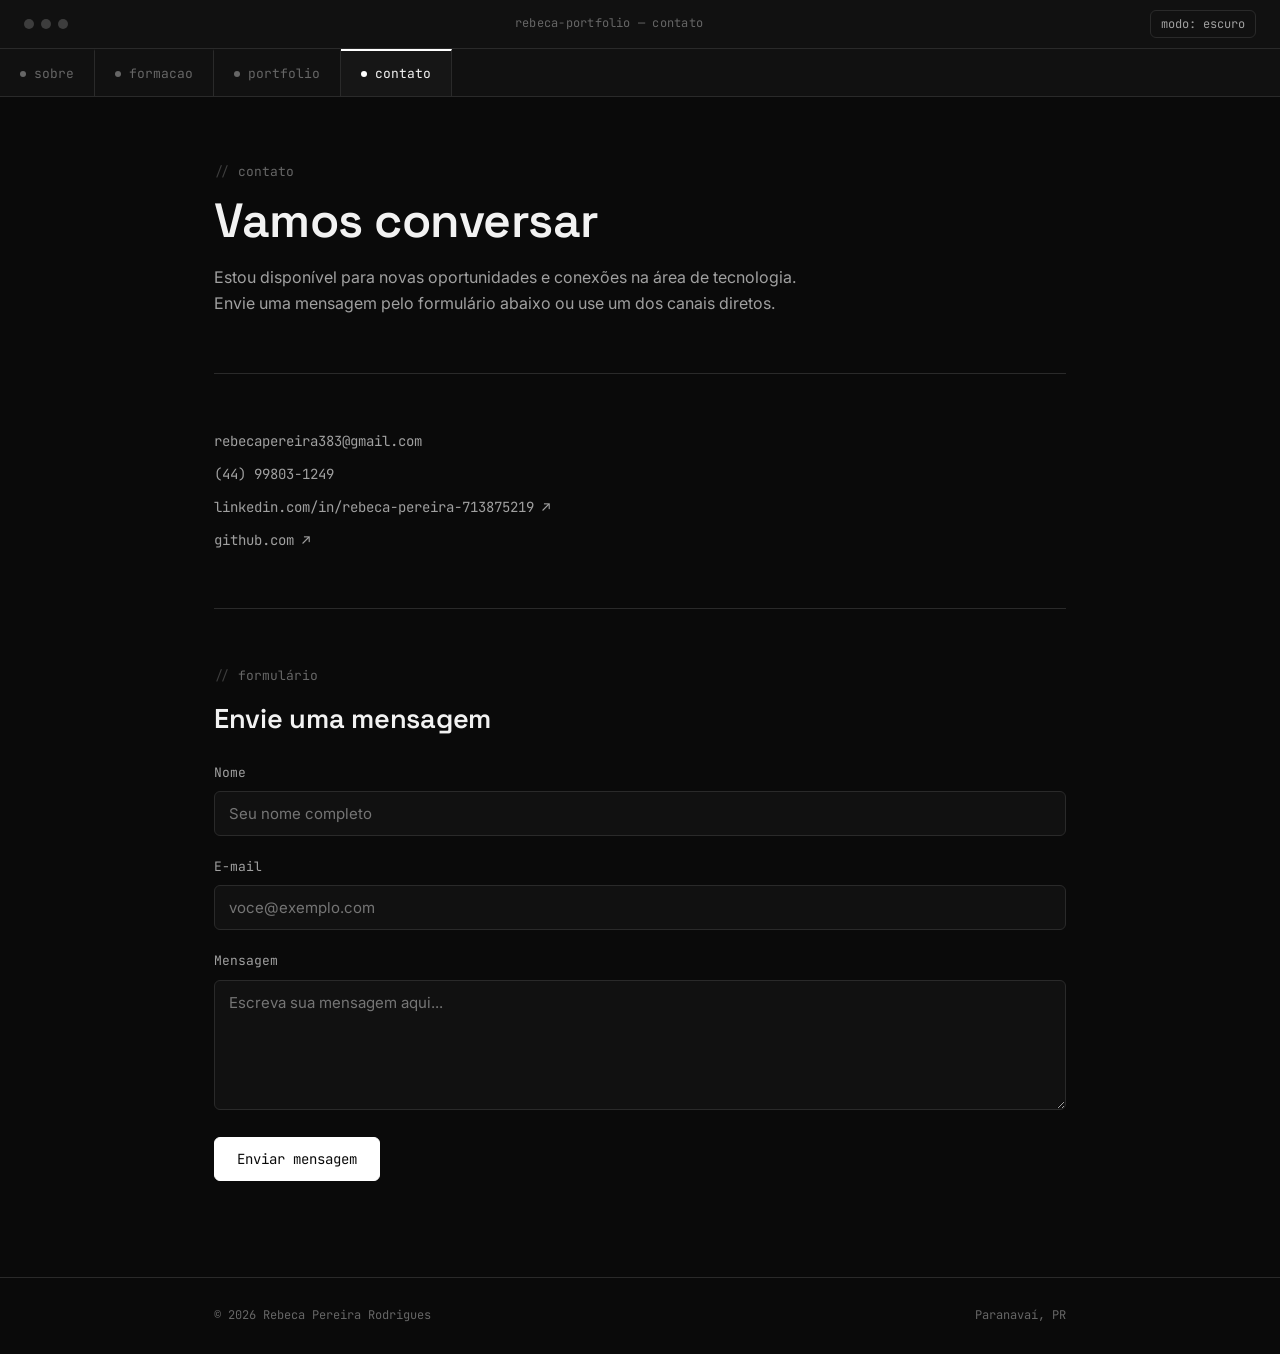
==== contato.html @ e3aa690e "Add files via upload" ====
<!DOCTYPE html>
<html lang="pt-br">
<head>
  <meta charset="UTF-8">
  <meta name="viewport" content="width=device-width, initial-scale=1.0">
  <title>Rebeca Pereira Rodrigues — Contato</title>
  <meta name="description" content="Fale com Rebeca Pereira Rodrigues.">

  <link rel="preconnect" href="https://fonts.googleapis.com">
  <link href="https://fonts.googleapis.com/css2?family=Space+Grotesk:wght@500;600;700&family=Inter:wght@400;500&family=JetBrains+Mono:wght@400;500&display=swap" rel="stylesheet">

  <link rel="stylesheet" href="style.css">
</head>
<body>

  <header class="editor-window">
    <div class="title-bar">
      <div class="dots"><span></span><span></span><span></span></div>
      <span class="path">rebeca-portfolio — contato</span>
      <button id="theme-toggle" class="theme-toggle" type="button">modo: escuro</button>
    </div>

    <div style="display:flex; align-items:center; justify-content:space-between;">
      <nav class="tab-bar" id="tab-bar">
        <a class="tab" href="sobre.html"><span class="dot"></span>sobre</a>
        <a class="tab" href="formacao.html"><span class="dot"></span>formacao</a>
        <a class="tab" href="index.html"><span class="dot"></span>portfolio</a>
        <a class="tab active" href="contato.html"><span class="dot"></span>contato</a>
      </nav>
      <button id="nav-toggle" class="nav-toggle" type="button" aria-expanded="false" aria-controls="tab-bar">menu ☰</button>
    </div>
  </header>

  <main>
    <div class="wrap">

      <section>
        <p class="section-label">contato</p>
        <h1 style="margin-bottom: 16px;">Vamos conversar</h1>
        <p style="max-width: 60ch;">
          Estou disponível para novas oportunidades e conexões na área de
          tecnologia. Envie uma mensagem pelo formulário abaixo ou use um dos
          canais diretos.
        </p>
      </section>

      <hr class="divider">

      <!-- ===================== CANAIS DIRETOS ===================== -->
      <section>
        <div class="contact-info">
          <a href="mailto:rebecapereira383@gmail.com">rebecapereira383@gmail.com</a>
          <span>(44) 99803-1249</span>
          <a href="https://linkedin.com/in/rebeca-pereira-713875219" target="_blank" rel="noopener">linkedin.com/in/rebeca-pereira-713875219 ↗</a>
          <a href="https://github.com/" target="_blank" rel="noopener">github.com ↗</a>
        </div>
      </section>

      <hr class="divider">

      <!-- ===================== FORMULÁRIO DE CONTATO ===================== -->
      <section>
        <p class="section-label">formulário</p>
        <h2>Envie uma mensagem</h2>

        <!-- 
          Formulário validado em JavaScript (script.js):
          - nome, e-mail e mensagem são obrigatórios
          - o e-mail precisa ter um formato válido (usuario@dominio.com)
          - o envio é simulado (não há back-end real nesta atividade)
        -->
        <form id="contact-form" novalidate>
          <div class="form-group">
            <label for="name">Nome</label>
            <input type="text" id="name" name="name" placeholder="Seu nome completo">
            <p class="field-error" id="name-error"></p>
          </div>

          <div class="form-group">
            <label for="email">E-mail</label>
            <input type="email" id="email" name="email" placeholder="voce@exemplo.com">
            <p class="field-error" id="email-error"></p>
          </div>

          <div class="form-group">
            <label for="message">Mensagem</label>
            <textarea id="message" name="message" placeholder="Escreva sua mensagem aqui..."></textarea>
            <p class="field-error" id="message-error"></p>
          </div>

          <button type="submit" class="btn-primary">Enviar mensagem</button>

          <p class="form-feedback" id="form-feedback" role="status" aria-live="polite"></p>
        </form>
      </section>

    </div>
  </main>

  <footer>
    <div class="wrap">
      <p>© 2026 Rebeca Pereira Rodrigues</p>
      <p>Paranavaí, PR</p>
    </div>
  </footer>

  <script src="script.js"></script>
</body>
</html>
---- style.css ----
/* ===================================================================
   PORTFÓLIO — REBECA PEREIRA RODRIGUES
   Conceito visual: a página imita a janela de um editor de código
   (abas de arquivo, gutter com números de linha, terminal), já que
   todo o site foi construído no VS Code. Paleta estritamente em
   preto, cinza e branco — sem fotos, sem cores de destaque.
   =================================================================== */

/* ---------- Tokens de design (tema escuro = padrão) ---------- */
:root {
  --bg: #0a0a0a;
  --bg-alt: #111111;
  --surface: #161616;
  --surface-hover: #1e1e1e;
  --border: #2a2a2a;
  --border-strong: #3d3d3d;
  --text: #f2f2f2;
  --text-dim: #a0a0a0;
  --text-faint: #666666;
  --white: #ffffff;

  --font-display: "Space Grotesk", "Segoe UI", sans-serif;
  --font-body: "Inter", "Segoe UI", sans-serif;
  --font-mono: "JetBrains Mono", "Consolas", monospace;

  --radius: 6px;
  --transition: 0.2s ease;
}

/* ---------- Tema claro (alternável via JS) ---------- */
[data-theme="light"] {
  --bg: #f4f4f4;
  --bg-alt: #ffffff;
  --surface: #ffffff;
  --surface-hover: #ececec;
  --border: #d9d9d9;
  --border-strong: #bdbdbd;
  --text: #101010;
  --text-dim: #4b4b4b;
  --text-faint: #7a7a7a;
  --white: #000000;
}

/* ---------- Reset básico ---------- */
* { margin: 0; padding: 0; box-sizing: border-box; }

html { scroll-behavior: smooth; }

body {
  background: var(--bg);
  color: var(--text);
  font-family: var(--font-body);
  line-height: 1.65;
  font-size: 16px;
  transition: background var(--transition), color var(--transition);
}

a { color: inherit; text-decoration: none; }
ul { list-style: none; }
img { max-width: 100%; display: block; }

.wrap {
  max-width: 900px;
  margin: 0 auto;
  padding: 0 24px;
}

/* Foco visível para acessibilidade / navegação por teclado */
a:focus-visible, button:focus-visible, input:focus-visible, textarea:focus-visible {
  outline: 2px solid var(--white);
  outline-offset: 3px;
}

/* ===================================================================
   JANELA DO EDITOR (header) — barra de título + abas de arquivo
   =================================================================== */
.editor-window {
  border-bottom: 1px solid var(--border);
  background: var(--bg-alt);
  position: sticky;
  top: 0;
  z-index: 50;
}

.title-bar {
  display: flex;
  align-items: center;
  justify-content: space-between;
  padding: 10px 24px;
  border-bottom: 1px solid var(--border);
}

.title-bar .dots { display: flex; gap: 7px; }
.title-bar .dots span {
  width: 10px;
  height: 10px;
  border-radius: 50%;
  background: var(--border-strong);
}

.title-bar .path {
  font-family: var(--font-mono);
  font-size: 12px;
  color: var(--text-faint);
  letter-spacing: 0.02em;
}

.theme-toggle {
  font-family: var(--font-mono);
  font-size: 12px;
  color: var(--text-dim);
  background: transparent;
  border: 1px solid var(--border);
  border-radius: var(--radius);
  padding: 5px 10px;
  cursor: pointer;
  transition: border-color var(--transition), color var(--transition);
}
.theme-toggle:hover { border-color: var(--border-strong); color: var(--text); }

/* Abas de arquivo = menu de navegação */
.tab-bar {
  display: flex;
  overflow-x: auto;
  scrollbar-width: none;
}
.tab-bar::-webkit-scrollbar { display: none; }

.tab {
  display: flex;
  align-items: center;
  gap: 8px;
  padding: 12px 20px;
  font-family: var(--font-mono);
  font-size: 13px;
  color: var(--text-faint);
  border-right: 1px solid var(--border);
  white-space: nowrap;
  border-top: 2px solid transparent;
  transition: color var(--transition), background var(--transition);
}

.tab:hover { color: var(--text-dim); background: var(--surface-hover); }

.tab .dot {
  width: 6px;
  height: 6px;
  border-radius: 50%;
  background: var(--text-faint);
}

.tab.active {
  color: var(--text);
  background: var(--surface);
  border-top-color: var(--white);
}
.tab.active .dot { background: var(--white); }

/* Botão hambúrguer (mobile) */
.nav-toggle {
  display: none;
  background: transparent;
  border: 1px solid var(--border);
  color: var(--text);
  font-family: var(--font-mono);
  font-size: 12px;
  padding: 6px 10px;
  border-radius: var(--radius);
  cursor: pointer;
}

/* ===================================================================
   LAYOUT GERAL DE SEÇÃO
   =================================================================== */
main { padding: 64px 0 96px; }

.section-label {
  font-family: var(--font-mono);
  font-size: 13px;
  color: var(--text-faint);
  margin-bottom: 10px;
}
.section-label::before { content: "// "; color: var(--border-strong); }

h1, h2, h3 {
  font-family: var(--font-display);
  font-weight: 600;
  letter-spacing: -0.01em;
  color: var(--text);
}

h1 { font-size: clamp(2rem, 5vw, 3rem); line-height: 1.15; }
h2 { font-size: 1.7rem; margin-bottom: 20px; }
h3 { font-size: 1.05rem; margin-bottom: 6px; }

p { color: var(--text-dim); }

.divider {
  border: none;
  border-top: 1px solid var(--border);
  margin: 56px 0;
}

/* ===================================================================
   HERO (com "gutter" de números de linha, estilo editor)
   =================================================================== */
.hero {
  display: grid;
  grid-template-columns: 40px 1fr;
  gap: 24px;
  margin-bottom: 8px;
}

.hero .gutter {
  font-family: var(--font-mono);
  font-size: 13px;
  color: var(--border-strong);
  text-align: right;
  padding-top: 4px;
  user-select: none;
  line-height: 1.9;
}

.hero-content .kicker {
  font-family: var(--font-mono);
  font-size: 13px;
  color: var(--text-faint);
  margin-bottom: 14px;
}
.hero-content .kicker .cursor {
  display: inline-block;
  width: 8px;
  height: 15px;
  background: var(--white);
  margin-left: 4px;
  vertical-align: middle;
  animation: blink 1.1s step-end infinite;
}
@keyframes blink { 50% { opacity: 0; } }

.hero-content h1 { margin-bottom: 18px; }
.hero-content .lead { font-size: 1.05rem; max-width: 55ch; }

.hero-content .socials {
  display: flex;
  gap: 14px;
  margin-top: 26px;
  flex-wrap: wrap;
}
.hero-content .socials a {
  font-family: var(--font-mono);
  font-size: 13px;
  color: var(--text-dim);
  border: 1px solid var(--border);
  border-radius: var(--radius);
  padding: 8px 14px;
  transition: border-color var(--transition), color var(--transition), background var(--transition);
}
.hero-content .socials a:hover {
  color: var(--text);
  border-color: var(--border-strong);
  background: var(--surface);
}

/* ===================================================================
   CARDS / BLOCOS
   =================================================================== */
.card {
  background: var(--surface);
  border: 1px solid var(--border);
  border-radius: var(--radius);
  padding: 24px;
}

.grid-2 {
  display: grid;
  grid-template-columns: 1fr 1fr;
  gap: 18px;
}

.tag-list {
  display: flex;
  flex-wrap: wrap;
  gap: 8px;
  margin-top: 12px;
}
.tag {
  font-family: var(--font-mono);
  font-size: 12px;
  color: var(--text-dim);
  border: 1px solid var(--border);
  border-radius: 4px;
  padding: 4px 10px;
}

.timeline-item {
  padding: 20px 0;
  border-bottom: 1px solid var(--border);
}
.timeline-item:last-child { border-bottom: none; }
.timeline-item .meta {
  font-family: var(--font-mono);
  font-size: 12px;
  color: var(--text-faint);
  margin-bottom: 4px;
}

/* ===================================================================
   PORTFÓLIO (projetos)
   =================================================================== */
.project-card {
  background: var(--surface);
  border: 1px solid var(--border);
  border-radius: var(--radius);
  padding: 26px;
  margin-bottom: 20px;
  transition: border-color var(--transition);
}
.project-card:hover { border-color: var(--border-strong); }

.project-card .project-head {
  display: flex;
  justify-content: space-between;
  align-items: baseline;
  gap: 16px;
  flex-wrap: wrap;
}

.project-card .project-link {
  font-family: var(--font-mono);
  font-size: 13px;
  color: var(--text);
  border-bottom: 1px solid var(--border-strong);
  white-space: nowrap;
}
.project-card .project-link:hover { color: var(--text-dim); }

.btn-primary {
  display: inline-block;
  font-family: var(--font-mono);
  font-size: 14px;
  color: var(--bg);
  background: var(--white);
  padding: 12px 22px;
  border-radius: var(--radius);
  border: 1px solid var(--white);
  cursor: pointer;
  transition: opacity var(--transition);
}
.btn-primary:hover { opacity: 0.85; }

/* ===================================================================
   FORMULÁRIO DE CONTATO
   =================================================================== */
.form-group { margin-bottom: 20px; }

.form-group label {
  display: block;
  font-family: var(--font-mono);
  font-size: 13px;
  color: var(--text-dim);
  margin-bottom: 8px;
}

.form-group input,
.form-group textarea {
  width: 100%;
  background: var(--bg-alt);
  border: 1px solid var(--border);
  border-radius: var(--radius);
  color: var(--text);
  font-family: var(--font-body);
  font-size: 15px;
  padding: 12px 14px;
  transition: border-color var(--transition);
}
.form-group input:focus,
.form-group textarea:focus {
  border-color: var(--border-strong);
  outline: none;
}

.form-group textarea { resize: vertical; min-height: 130px; }

.field-error {
  font-family: var(--font-mono);
  font-size: 12px;
  color: var(--text);
  background: var(--surface);
  border-left: 2px solid var(--white);
  padding: 4px 10px;
  margin-top: 6px;
  display: none;
}
.field-error.show { display: block; }

.form-feedback {
  margin-top: 20px;
  padding: 14px 16px;
  border-radius: var(--radius);
  font-family: var(--font-mono);
  font-size: 14px;
  border: 1px solid var(--border-strong);
  background: var(--surface);
  display: none;
}
.form-feedback.show { display: block; }

.contact-info {
  display: flex;
  flex-direction: column;
  gap: 10px;
  margin-bottom: 40px;
}
.contact-info a, .contact-info span {
  font-family: var(--font-mono);
  font-size: 14px;
  color: var(--text-dim);
}

/* ===================================================================
   FOOTER
   =================================================================== */
footer {
  border-top: 1px solid var(--border);
  padding: 28px 0;
}
footer .wrap {
  display: flex;
  justify-content: space-between;
  align-items: center;
  flex-wrap: wrap;
  gap: 10px;
}
footer p {
  font-family: var(--font-mono);
  font-size: 12px;
  color: var(--text-faint);
}

/* ===================================================================
   RESPONSIVO
   =================================================================== */
@media (max-width: 720px) {
  .grid-2 { grid-template-columns: 1fr; }
  .hero { grid-template-columns: 1fr; }
  .hero .gutter { display: none; }

  .nav-toggle { display: inline-block; }

  .tab-bar {
    display: none;
    flex-direction: column;
    width: 100%;
  }
  .tab-bar.open { display: flex; }
  .tab {
    border-right: none;
    border-bottom: 1px solid var(--border);
    border-top: none;
    border-left: 2px solid transparent;
  }
  .tab.active { border-left-color: var(--white); border-top: none; }

  .title-bar { flex-wrap: wrap; gap: 10px; }
}
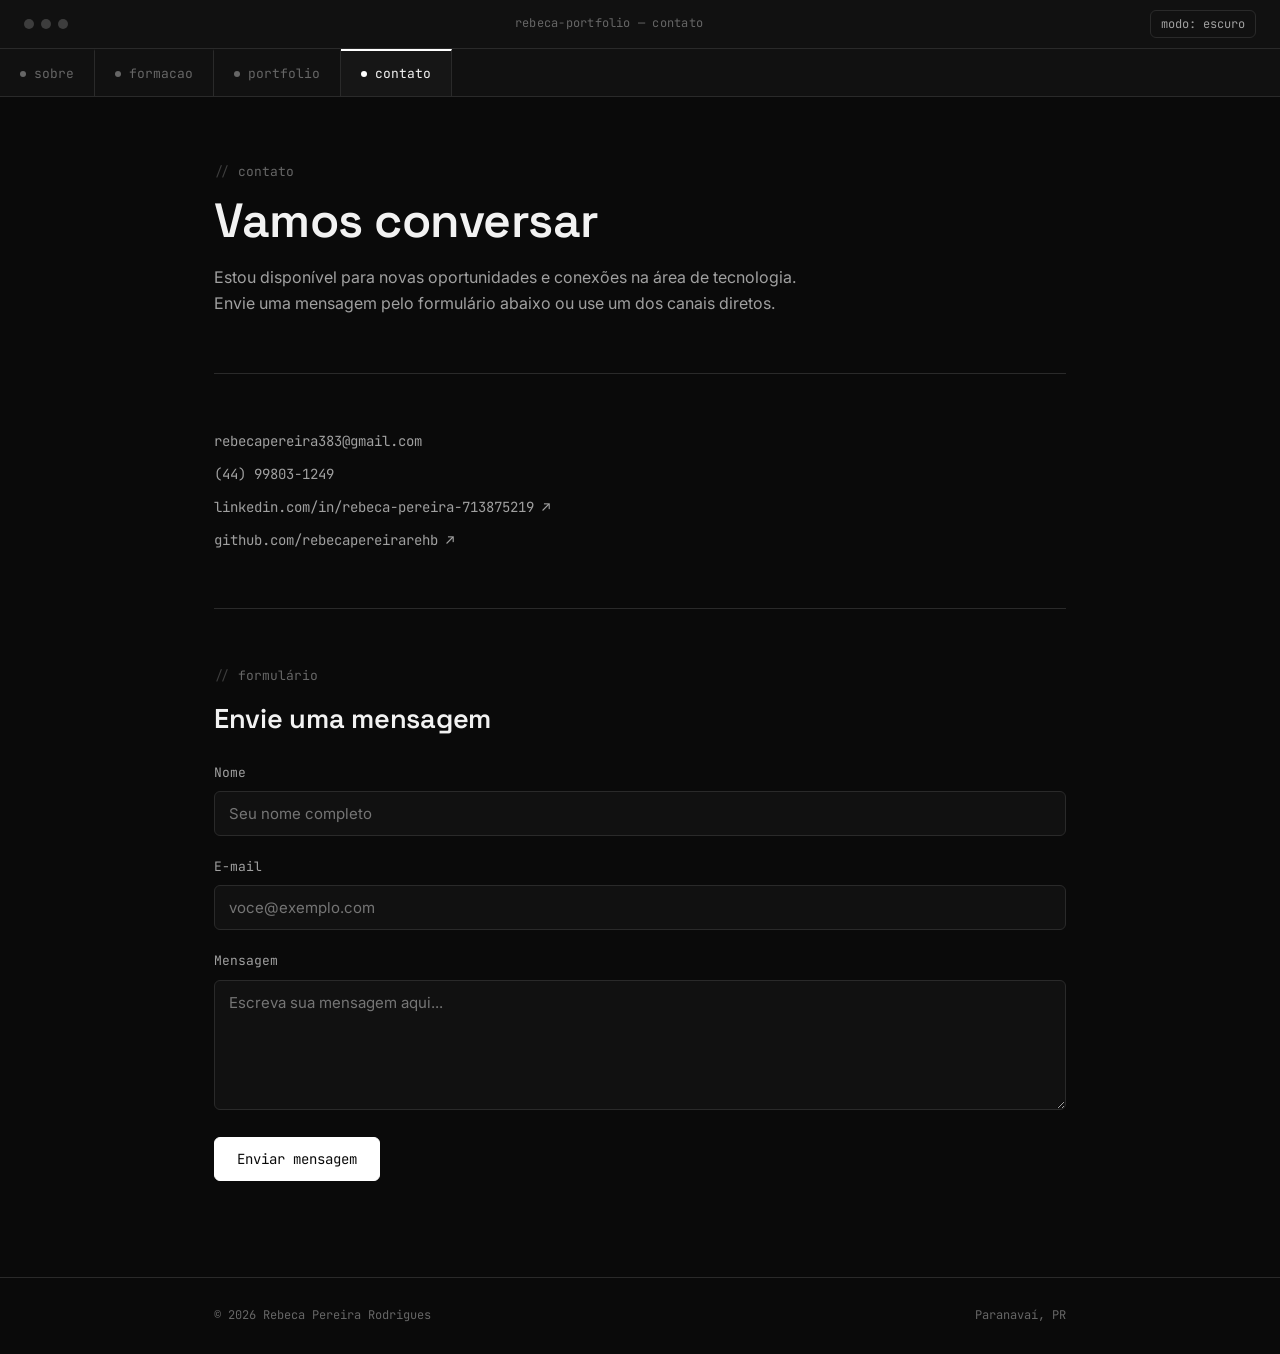
==== commit 7fd58444: "Update contato.html" ====
--- a/contato.html
+++ b/contato.html
@@ -52,7 +52,7 @@
           <a href="mailto:rebecapereira383@gmail.com">rebecapereira383@gmail.com</a>
           <span>(44) 99803-1249</span>
           <a href="https://linkedin.com/in/rebeca-pereira-713875219" target="_blank" rel="noopener">linkedin.com/in/rebeca-pereira-713875219 ↗</a>
-          <a href="https://github.com/" target="_blank" rel="noopener">github.com ↗</a>
+          <a href="https://github.com/rebecapereirarehb" target="_blank" rel="noopener">github.com/rebecapereirarehb ↗</a>
         </div>
       </section>
 
